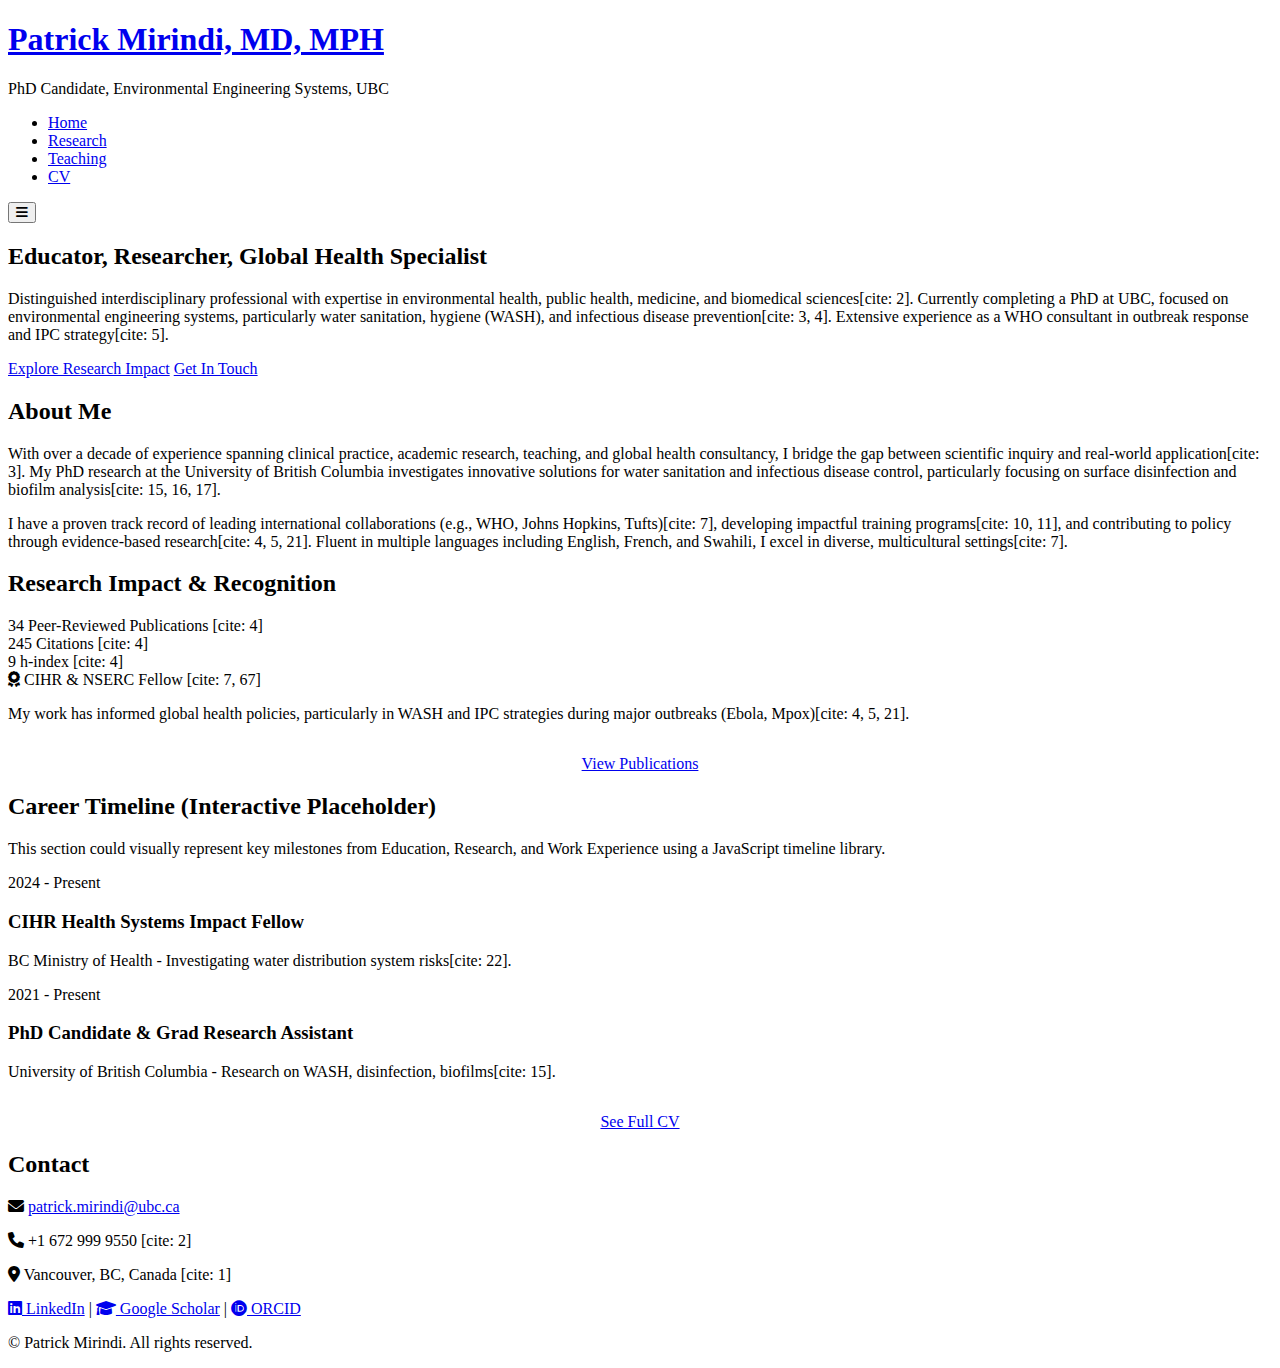
==== index.html @ 904bae32 "Create index.html" ====
<!DOCTYPE html>
<html lang="en">
<head>
    <meta charset="UTF-8">
    <meta name="viewport" content="width=device-width, initial-scale=1.0">
    <meta name="description" content="Website of Patrick Mirindi, PhD Candidate at UBC. Educator, researcher, and global health specialist focusing on environmental health, WASH, and infectious disease prevention.">
    <title>Patrick Mirindi | PhD Candidate | Global Health Specialist</title>
    <link rel="stylesheet" href="css/style.css">
    <link rel="preconnect" href="https://fonts.googleapis.com">
    <link rel="preconnect" href="https://fonts.gstatic.com" crossorigin>
    <link href="https://fonts.googleapis.com/css2?family=Lato:wght@300;400;700&family=Roboto+Slab:wght@400;700&display=swap" rel="stylesheet">
    <link rel="stylesheet" href="https://cdnjs.cloudflare.com/ajax/libs/font-awesome/6.0.0/css/all.min.css">
</head>
<body>
    <header class="site-header">
        <div class="container header-content">
            <div class="site-title">
                <h1><a href="index.html">Patrick Mirindi, MD, MPH</a></h1>
                <p class="subtitle">PhD Candidate, Environmental Engineering Systems, UBC</p>
            </div>
            <nav class="main-nav">
                <ul>
                    <li><a href="index.html" class="active">Home</a></li>
                    <li><a href="research.html">Research</a></li>
                    <li><a href="teaching.html">Teaching</a></li>
                    <li><a href="cv.html">CV</a></li>
                </ul>
            </nav>
            <button class="mobile-nav-toggle" aria-label="Toggle navigation" aria-expanded="false"><i class="fas fa-bars"></i></button>
        </div>
    </header>

    <main>
        <section id="hero" class="hero-section">
            <div class="container hero-content">
                 <div class="hero-text">
                    <h2>Educator, Researcher, Global Health Specialist</h2>
                    <p class="summary">Distinguished interdisciplinary professional with expertise in environmental health, public health, medicine, and biomedical sciences[cite: 2]. Currently completing a PhD at UBC, focused on environmental engineering systems, particularly water sanitation, hygiene (WASH), and infectious disease prevention[cite: 3, 4]. Extensive experience as a WHO consultant in outbreak response and IPC strategy[cite: 5].</p>
                    <div class="hero-buttons">
                        <a href="research.html" class="cta-button primary">Explore Research Impact</a>
                        <a href="#contact" class="cta-button secondary">Get In Touch</a>
                    </div>
                </div>
            </div>
        </section>

        <section id="about" class="container content-section slide-in">
            <h2>About Me</h2>
            <p>With over a decade of experience spanning clinical practice, academic research, teaching, and global health consultancy, I bridge the gap between scientific inquiry and real-world application[cite: 3]. My PhD research at the University of British Columbia investigates innovative solutions for water sanitation and infectious disease control, particularly focusing on surface disinfection and biofilm analysis[cite: 15, 16, 17].</p>
            <p>I have a proven track record of leading international collaborations (e.g., WHO, Johns Hopkins, Tufts)[cite: 7], developing impactful training programs[cite: 10, 11], and contributing to policy through evidence-based research[cite: 4, 5, 21]. Fluent in multiple languages including English, French, and Swahili, I excel in diverse, multicultural settings[cite: 7].</p>
        </section>

        <section id="impact-metrics" class="container content-section featured-section slide-in">
            <h2>Research Impact & Recognition</h2>
             <div class="metrics-grid">
                 <div class="metric-item">
                     <span class="metric-number">34</span>
                     <span class="metric-label">Peer-Reviewed Publications [cite: 4]</span>
                 </div>
                 <div class="metric-item">
                     <span class="metric-number">245</span>
                     <span class="metric-label">Citations [cite: 4]</span>
                 </div>
                 <div class="metric-item">
                     <span class="metric-number">9</span>
                     <span class="metric-label">h-index [cite: 4]</span>
                 </div>
                  <div class="metric-item">
                     <i class="fas fa-award metric-icon"></i>
                     <span class="metric-label">CIHR & NSERC Fellow [cite: 7, 67]</span>
                 </div>
             </div>
             <p>My work has informed global health policies, particularly in WASH and IPC strategies during major outbreaks (Ebola, Mpox)[cite: 4, 5, 21].</p>
             <div style="text-align: center; margin-top: 2rem;">
                 <a href="research.html#publications" class="cta-button secondary">View Publications</a>
            </div>
        </section>

        <section id="career-timeline" class="container content-section slide-in">
            <h2>Career Timeline (Interactive Placeholder)</h2>
            <p>This section could visually represent key milestones from Education, Research, and Work Experience using a JavaScript timeline library.</p>
            <div class="timeline-item">
                <div class="timeline-date">2024 - Present</div>
                <div class="timeline-content">
                    <h3>CIHR Health Systems Impact Fellow</h3>
                    <p>BC Ministry of Health - Investigating water distribution system risks[cite: 22].</p>
                </div>
            </div>
             <div class="timeline-item">
                <div class="timeline-date">2021 - Present</div>
                <div class="timeline-content">
                    <h3>PhD Candidate & Grad Research Assistant</h3>
                    <p>University of British Columbia - Research on WASH, disinfection, biofilms[cite: 15].</p>
                </div>
            </div>
            <div style="text-align: center; margin-top: 2rem;">
                <a href="cv.html" class="cta-button secondary">See Full CV</a>
            </div>
        </section>

         <section id="contact" class="container content-section slide-in">
             <h2>Contact</h2>
             <div class="contact-info">
                 <p><i class="fas fa-envelope icon-contact"></i> <a href="mailto:patrick.mirindi@ubc.ca">patrick.mirindi@ubc.ca</a></p>
                 <p><i class="fas fa-phone icon-contact"></i> +1 672 999 9550 [cite: 2]</p>
                 <p><i class="fas fa-map-marker-alt icon-contact"></i> Vancouver, BC, Canada [cite: 1]</p>
                 <p>
                     <a href="#" target="_blank" rel="noopener noreferrer" aria-label="LinkedIn Profile"><i class="fab fa-linkedin icon-social"></i> LinkedIn</a> |
                     <a href="#" target="_blank" rel="noopener noreferrer" aria-label="Google Scholar Profile"><i class="fas fa-graduation-cap icon-social"></i> Google Scholar</a> |
                     <a href="https://orcid.org/0000-0002-2478-3965" target="_blank" rel="noopener noreferrer" aria-label="ORCID Profile"><i class="fab fa-orcid icon-social"></i> ORCID</a>
                 </p>
             </div>
         </section>

    </main>

    <footer class="site-footer">
        <div class="container">
            <p>&copy; <span id="current-year"></span> Patrick Mirindi. All rights reserved.</p>
        </div>
    </footer>

    <script src="js/script.js"></script>
    </body>
</html>
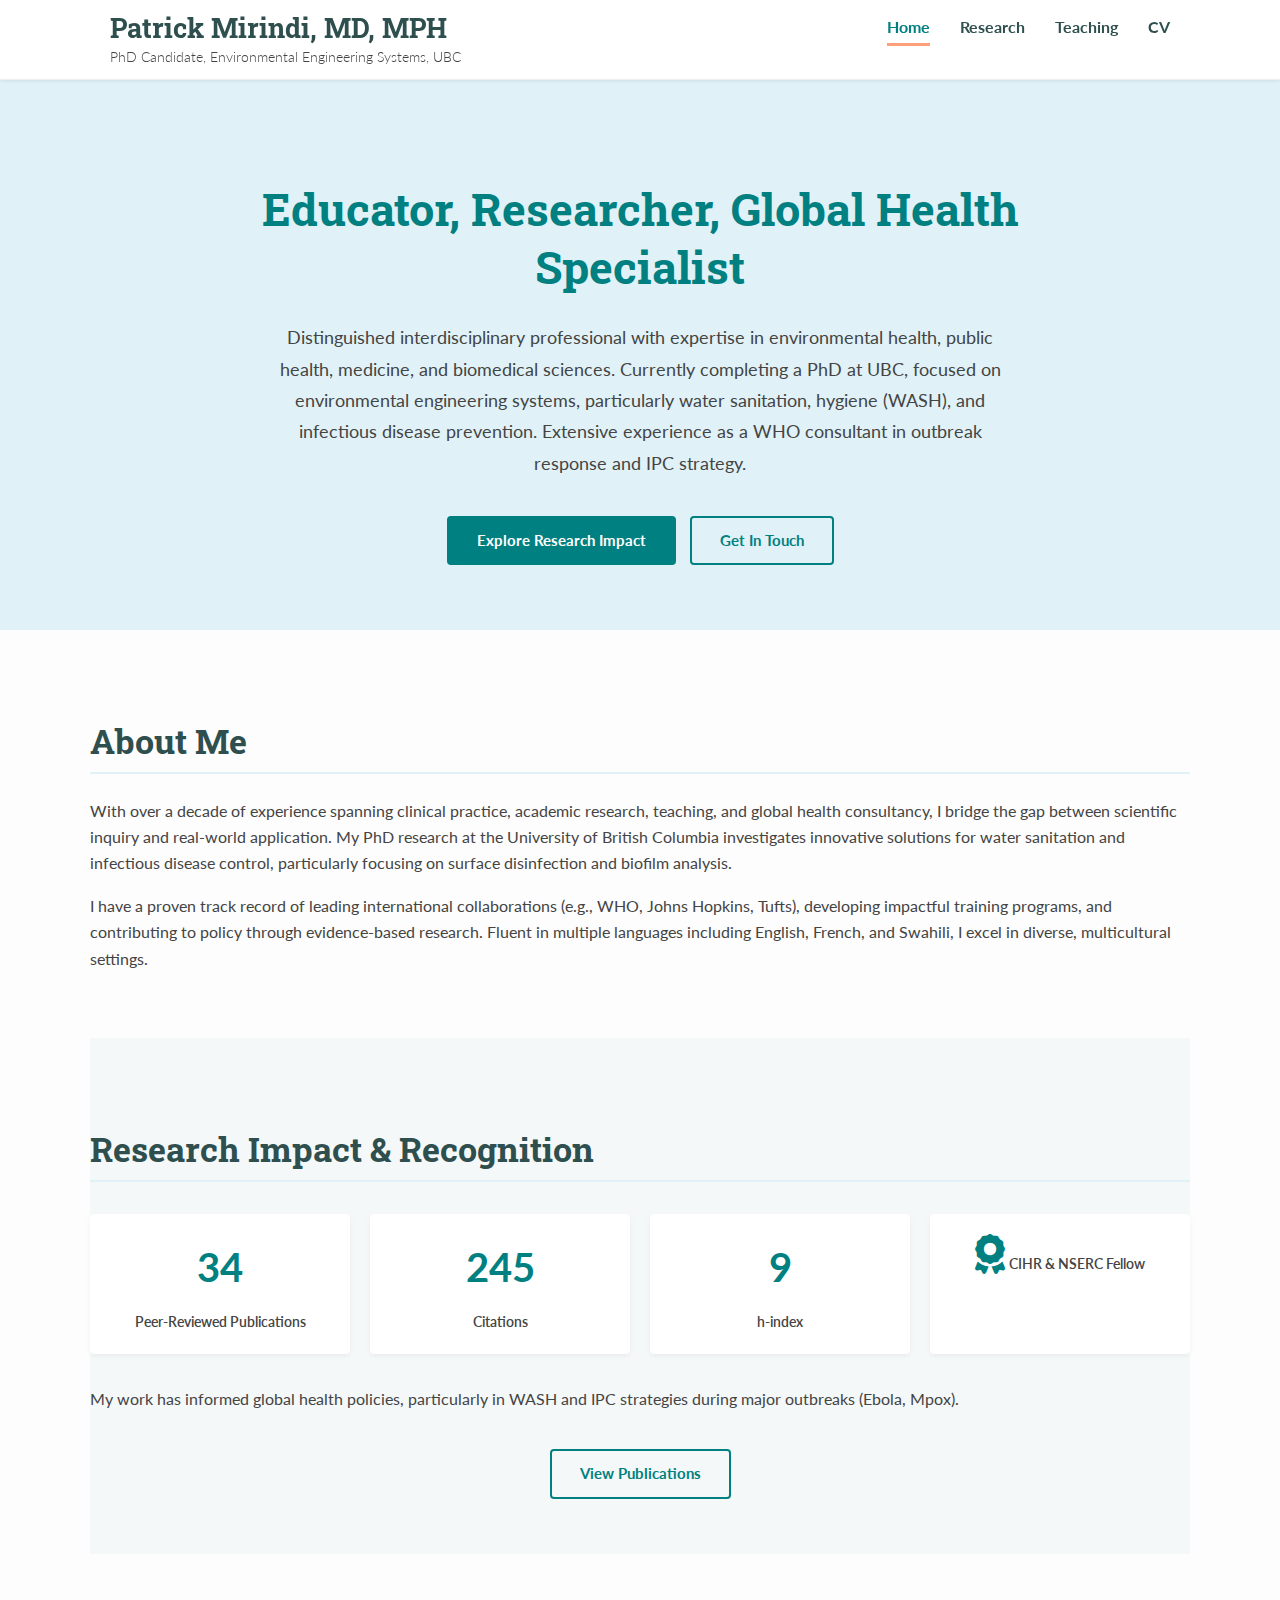
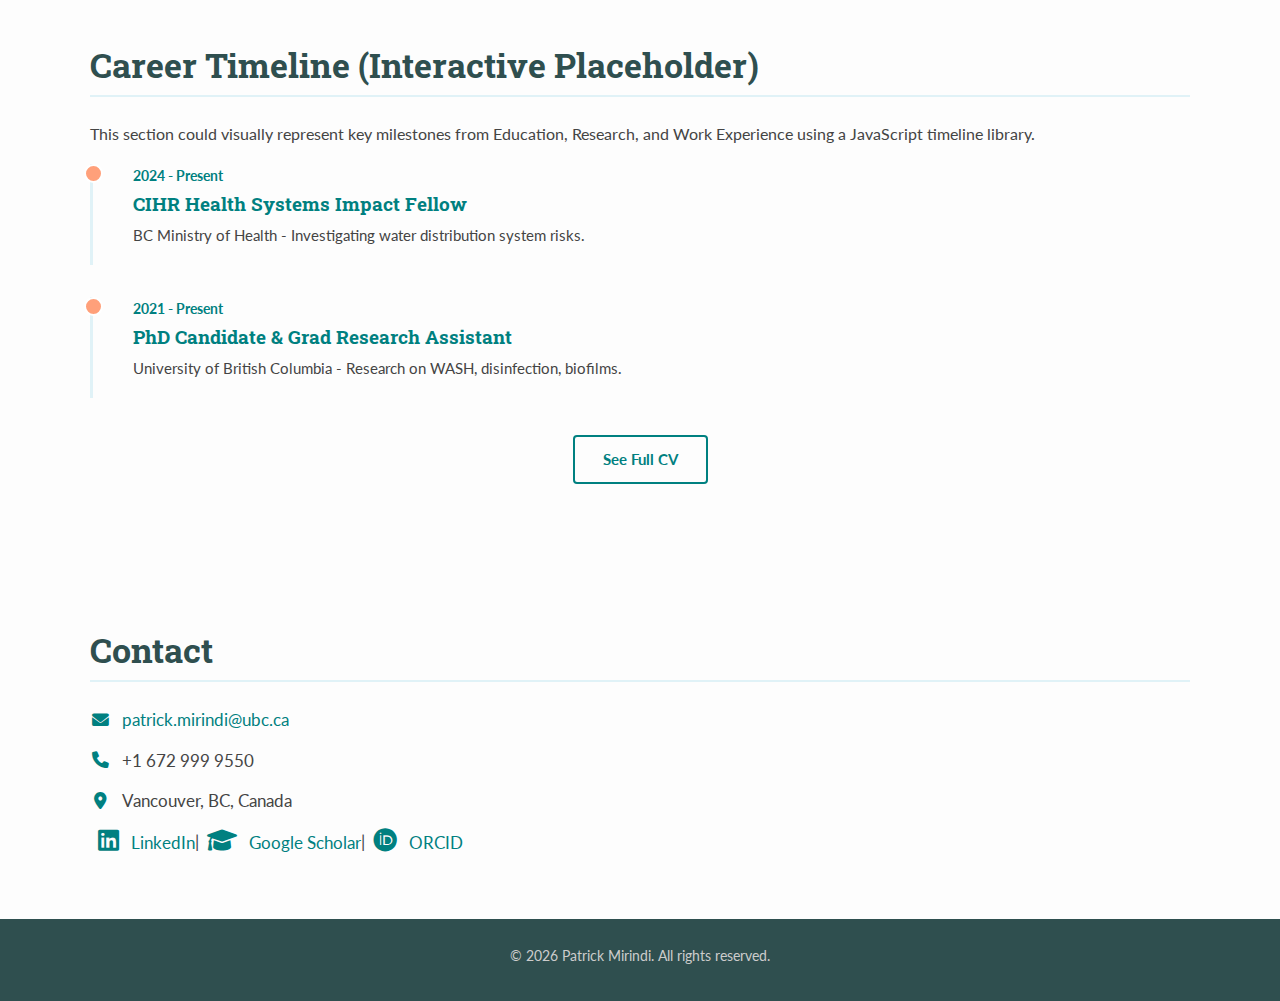
==== commit 5362423d: "Update index.html" ====
--- a/index.html
+++ b/index.html
@@ -35,7 +35,7 @@
             <div class="container hero-content">
                  <div class="hero-text">
                     <h2>Educator, Researcher, Global Health Specialist</h2>
-                    <p class="summary">Distinguished interdisciplinary professional with expertise in environmental health, public health, medicine, and biomedical sciences[cite: 2]. Currently completing a PhD at UBC, focused on environmental engineering systems, particularly water sanitation, hygiene (WASH), and infectious disease prevention[cite: 3, 4]. Extensive experience as a WHO consultant in outbreak response and IPC strategy[cite: 5].</p>
+                    <p class="summary">Distinguished interdisciplinary professional with expertise in environmental health, public health, medicine, and biomedical sciences. Currently completing a PhD at UBC, focused on environmental engineering systems, particularly water sanitation, hygiene (WASH), and infectious disease prevention. Extensive experience as a WHO consultant in outbreak response and IPC strategy.</p>
                     <div class="hero-buttons">
                         <a href="research.html" class="cta-button primary">Explore Research Impact</a>
                         <a href="#contact" class="cta-button secondary">Get In Touch</a>
@@ -46,8 +46,8 @@
 
         <section id="about" class="container content-section slide-in">
             <h2>About Me</h2>
-            <p>With over a decade of experience spanning clinical practice, academic research, teaching, and global health consultancy, I bridge the gap between scientific inquiry and real-world application[cite: 3]. My PhD research at the University of British Columbia investigates innovative solutions for water sanitation and infectious disease control, particularly focusing on surface disinfection and biofilm analysis[cite: 15, 16, 17].</p>
-            <p>I have a proven track record of leading international collaborations (e.g., WHO, Johns Hopkins, Tufts)[cite: 7], developing impactful training programs[cite: 10, 11], and contributing to policy through evidence-based research[cite: 4, 5, 21]. Fluent in multiple languages including English, French, and Swahili, I excel in diverse, multicultural settings[cite: 7].</p>
+            <p>With over a decade of experience spanning clinical practice, academic research, teaching, and global health consultancy, I bridge the gap between scientific inquiry and real-world application. My PhD research at the University of British Columbia investigates innovative solutions for water sanitation and infectious disease control, particularly focusing on surface disinfection and biofilm analysis.</p>
+            <p>I have a proven track record of leading international collaborations (e.g., WHO, Johns Hopkins, Tufts), developing impactful training programs, and contributing to policy through evidence-based research. Fluent in multiple languages including English, French, and Swahili, I excel in diverse, multicultural settings.</p>
         </section>
 
         <section id="impact-metrics" class="container content-section featured-section slide-in">
@@ -55,22 +55,22 @@
              <div class="metrics-grid">
                  <div class="metric-item">
                      <span class="metric-number">34</span>
-                     <span class="metric-label">Peer-Reviewed Publications [cite: 4]</span>
+                     <span class="metric-label">Peer-Reviewed Publications</span>
                  </div>
                  <div class="metric-item">
                      <span class="metric-number">245</span>
-                     <span class="metric-label">Citations [cite: 4]</span>
+                     <span class="metric-label">Citations</span>
                  </div>
                  <div class="metric-item">
                      <span class="metric-number">9</span>
-                     <span class="metric-label">h-index [cite: 4]</span>
+                     <span class="metric-label">h-index</span>
                  </div>
                   <div class="metric-item">
                      <i class="fas fa-award metric-icon"></i>
-                     <span class="metric-label">CIHR & NSERC Fellow [cite: 7, 67]</span>
+                     <span class="metric-label">CIHR & NSERC Fellow</span>
                  </div>
              </div>
-             <p>My work has informed global health policies, particularly in WASH and IPC strategies during major outbreaks (Ebola, Mpox)[cite: 4, 5, 21].</p>
+             <p>My work has informed global health policies, particularly in WASH and IPC strategies during major outbreaks (Ebola, Mpox).</p>
              <div style="text-align: center; margin-top: 2rem;">
                  <a href="research.html#publications" class="cta-button secondary">View Publications</a>
             </div>
@@ -83,14 +83,14 @@
                 <div class="timeline-date">2024 - Present</div>
                 <div class="timeline-content">
                     <h3>CIHR Health Systems Impact Fellow</h3>
-                    <p>BC Ministry of Health - Investigating water distribution system risks[cite: 22].</p>
+                    <p>BC Ministry of Health - Investigating water distribution system risks.</p>
                 </div>
             </div>
              <div class="timeline-item">
                 <div class="timeline-date">2021 - Present</div>
                 <div class="timeline-content">
                     <h3>PhD Candidate & Grad Research Assistant</h3>
-                    <p>University of British Columbia - Research on WASH, disinfection, biofilms[cite: 15].</p>
+                    <p>University of British Columbia - Research on WASH, disinfection, biofilms.</p>
                 </div>
             </div>
             <div style="text-align: center; margin-top: 2rem;">
@@ -102,10 +102,10 @@
              <h2>Contact</h2>
              <div class="contact-info">
                  <p><i class="fas fa-envelope icon-contact"></i> <a href="mailto:patrick.mirindi@ubc.ca">patrick.mirindi@ubc.ca</a></p>
-                 <p><i class="fas fa-phone icon-contact"></i> +1 672 999 9550 [cite: 2]</p>
-                 <p><i class="fas fa-map-marker-alt icon-contact"></i> Vancouver, BC, Canada [cite: 1]</p>
+                 <p><i class="fas fa-phone icon-contact"></i> +1 672 999 9550</p>
+                 <p><i class="fas fa-map-marker-alt icon-contact"></i> Vancouver, BC, Canada</p>
                  <p>
-                     <a href="#" target="_blank" rel="noopener noreferrer" aria-label="LinkedIn Profile"><i class="fab fa-linkedin icon-social"></i> LinkedIn</a> |
+                      <a href="#" target="_blank" rel="noopener noreferrer" aria-label="LinkedIn Profile"><i class="fab fa-linkedin icon-social"></i> LinkedIn</a> |
                      <a href="#" target="_blank" rel="noopener noreferrer" aria-label="Google Scholar Profile"><i class="fas fa-graduation-cap icon-social"></i> Google Scholar</a> |
                      <a href="https://orcid.org/0000-0002-2478-3965" target="_blank" rel="noopener noreferrer" aria-label="ORCID Profile"><i class="fab fa-orcid icon-social"></i> ORCID</a>
                  </p>
--- a/css/style.css
+++ b/css/style.css
@@ -0,0 +1,541 @@
+/* --- PATRICK MIRINDI - STYLE.CSS --- */
+
+/* --- Global Styles & Variables --- */
+:root {
+    --primary-color: #008080; /* Teal */
+    --secondary-color: #e0f2f7; /* Light Blue-Gray */
+    --accent-color: #ffa07a; /* Light Salmon (for accents/buttons) */
+    --text-color: #444; /* Dark Gray */
+    --heading-color: #2f4f4f; /* Dark Slate Gray */
+    --light-text-color: #ffffff;
+    --background-color: #fdfdfd; /* Slightly off-white */
+    --font-heading: 'Roboto Slab', serif;
+    --font-body: 'Lato', sans-serif;
+    --container-width: 1100px;
+    --header-height: 80px;
+    --border-radius: 4px;
+}
+
+* {
+    box-sizing: border-box;
+    margin: 0;
+    padding: 0;
+}
+
+html {
+    scroll-behavior: smooth;
+    font-size: 16px;
+}
+
+body {
+    font-family: var(--font-body);
+    line-height: 1.65;
+    color: var(--text-color);
+    background-color: var(--background-color);
+    display: flex;
+    flex-direction: column;
+    min-height: 100vh;
+    -webkit-font-smoothing: antialiased;
+	-moz-osx-font-smoothing: grayscale;
+}
+
+main {
+    flex-grow: 1;
+    padding-top: var(--header-height);
+}
+
+.container {
+    max-width: var(--container-width);
+    margin: 0 auto;
+    padding: 0 20px;
+}
+
+/* --- Typography --- */
+h1, h2, h3, h4, h5, h6 {
+    font-family: var(--font-heading);
+    color: var(--heading-color);
+    margin-bottom: 1.2rem;
+    line-height: 1.3;
+    font-weight: 700;
+}
+
+h1 { font-size: 2.6rem; }
+h2 { font-size: 2.1rem; margin-top: 2.5rem; margin-bottom: 1.5rem; border-bottom: 2px solid var(--secondary-color); padding-bottom: 0.5rem; }
+h3 { font-size: 1.5rem; font-weight: 700; color: var(--primary-color); margin-bottom: 0.8rem; }
+
+p {
+    margin-bottom: 1rem;
+}
+
+a {
+    color: var(--primary-color);
+    text-decoration: none;
+    transition: color 0.3s ease;
+}
+
+a:hover, a:focus {
+    color: var(--accent-color);
+    text-decoration: underline;
+    outline: none; /* Consider custom focus styles if needed */
+}
+
+ul {
+    list-style: disc; /* Default list style */
+    padding-left: 20px;
+    margin-bottom: 1rem;
+}
+ul li {
+     margin-bottom: 0.6rem;
+}
+
+img {
+    max-width: 100%;
+    height: auto;
+    display: block;
+    border-radius: var(--border-radius);
+}
+
+/* --- Header & Navigation --- */
+.site-header {
+    background-color: var(--light-text-color);
+    position: fixed;
+    top: 0;
+    left: 0;
+    width: 100%;
+    z-index: 1000;
+    height: var(--header-height);
+    box-shadow: 0 1px 4px rgba(0,0,0,0.08);
+    border-bottom: 1px solid #eee; /* Subtle border */
+}
+
+.header-content {
+    display: flex;
+    justify-content: space-between;
+    align-items: center;
+    height: 100%;
+}
+
+.site-title h1 {
+    margin: 0;
+    font-size: 1.7rem;
+}
+.site-title h1 a {
+    color: var(--heading-color);
+    text-decoration: none;
+}
+.site-title h1 a:hover {
+     color: var(--primary-color);
+     text-decoration: none;
+}
+.site-title .subtitle {
+    font-size: 0.9rem;
+    color: var(--text-color);
+    margin: 0;
+    font-weight: 300;
+}
+
+
+.main-nav ul {
+    display: flex;
+    list-style: none;
+    padding-left: 0;
+    gap: 30px;
+}
+
+.main-nav a {
+    color: var(--heading-color);
+    padding: 5px 0; /* Only padding top/bottom */
+    text-decoration: none;
+    font-weight: 700;
+    position: relative;
+    transition: color 0.3s ease;
+}
+
+.main-nav a::after { /* Bottom border effect */
+    content: '';
+    position: absolute;
+    width: 0;
+    height: 3px;
+    bottom: -5px;
+    left: 0;
+    background-color: var(--accent-color);
+    transition: width 0.3s ease-out;
+}
+
+.main-nav a:hover, .main-nav a:focus, .main-nav a.active {
+    color: var(--primary-color);
+    text-decoration: none;
+}
+.main-nav a:hover::after, .main-nav a:focus::after, .main-nav a.active::after {
+     width: 100%;
+}
+
+.mobile-nav-toggle {
+    display: none;
+    background: none;
+    border: none;
+    color: var(--heading-color);
+    font-size: 1.8rem;
+    cursor: pointer;
+}
+
+/* --- Hero Section --- */
+.hero-section {
+    background-color: var(--secondary-color); /* Use secondary color for hero */
+    padding: 60px 0;
+    text-align: center; /* Center align hero content */
+}
+.hero-content {
+    max-width: 800px; /* Limit width for better readability */
+}
+.hero-text h2 {
+     font-size: 2.8rem;
+     margin-bottom: 1rem;
+     color: var(--primary-color);
+}
+.hero-text .summary {
+    font-size: 1.15rem;
+    line-height: 1.7;
+    color: var(--text-color);
+    margin-bottom: 2rem;
+}
+.hero-buttons {
+    margin-top: 1.5rem;
+}
+
+/* --- Call to Action (CTA) Buttons --- */
+.cta-button {
+    display: inline-block;
+    padding: 10px 28px;
+    border-radius: var(--border-radius);
+    text-decoration: none;
+    font-weight: 700;
+    transition: all 0.3s ease;
+    margin: 5px;
+    border: 2px solid transparent;
+    font-size: 0.95rem;
+}
+.cta-button.primary {
+     background-color: var(--primary-color);
+     color: var(--light-text-color);
+     border-color: var(--primary-color);
+}
+.cta-button.primary:hover, .cta-button.primary:focus {
+    background-color: var(--accent-color);
+    border-color: var(--accent-color);
+    color: var(--light-text-color);
+    transform: translateY(-2px);
+    box-shadow: 0 3px 8px rgba(0,0,0,0.1);
+    text-decoration: none;
+}
+.cta-button.secondary {
+    background-color: transparent;
+    color: var(--primary-color);
+    border-color: var(--primary-color);
+}
+.cta-button.secondary:hover, .cta-button.secondary:focus {
+    background-color: var(--primary-color);
+    color: var(--light-text-color);
+    transform: translateY(-2px);
+    text-decoration: none;
+}
+
+/* --- Content Sections --- */
+.content-section {
+    padding: 50px 0;
+}
+
+.featured-section {
+    background-color: #f4f8f9; /* Slightly different light background */
+}
+
+/* --- Impact Metrics Section --- */
+.metrics-grid {
+    display: grid;
+    grid-template-columns: repeat(auto-fit, minmax(150px, 1fr));
+    gap: 20px;
+    text-align: center;
+    margin: 2rem 0;
+}
+.metric-item {
+    padding: 20px;
+    background-color: var(--light-text-color);
+    border-radius: var(--border-radius);
+    box-shadow: 0 2px 5px rgba(0,0,0,0.05);
+}
+.metric-number, .metric-icon {
+    display: block;
+    font-size: 2.5rem;
+    font-weight: 700;
+    color: var(--primary-color);
+    margin-bottom: 0.5rem;
+}
+.metric-label {
+    font-size: 0.9rem;
+    color: var(--text-color);
+    font-weight: 600;
+}
+
+/* --- Timeline Section (Placeholder Styles) --- */
+.timeline-item {
+    position: relative;
+    padding-left: 40px; /* Space for timeline line/dot */
+    margin-bottom: 2rem;
+    padding-bottom: 1rem;
+    border-left: 3px solid var(--secondary-color);
+}
+.timeline-item::before { /* Timeline dot */
+    content: '';
+    position: absolute;
+    left: -9px; /* Position dot over the line */
+    top: 0;
+    width: 15px;
+    height: 15px;
+    background-color: var(--accent-color);
+    border-radius: 50%;
+    border: 2px solid var(--light-text-color);
+}
+.timeline-date {
+    font-weight: 700;
+    color: var(--primary-color);
+    margin-bottom: 0.3rem;
+    font-size: 0.9rem;
+}
+.timeline-content h3 {
+    font-size: 1.2rem;
+    margin-bottom: 0.4rem;
+}
+.timeline-content p {
+    font-size: 0.95rem;
+    margin-bottom: 0;
+}
+
+
+/* --- Research & Teaching Page Styles --- */
+.research-header, .teaching-header, .cv-header { /* Example: Add background images */
+   /* background: linear-gradient(rgba(0, 128, 128, 0.7), rgba(0, 128, 128, 0.7)), url('../images/research-bg.jpg') no-repeat center center/cover; */
+   /* Adjust background or remove if not desired */
+   background-color: var(--secondary-color); /* Fallback or simpler style */
+   padding: 50px 0;
+   text-align: center;
+   margin-bottom: 40px;
+}
+.research-header h1, .teaching-header h1, .cv-header h1 {
+    color: var(--heading-color); /* Adjust if using dark bg image */
+}
+.research-header p, .teaching-header p {
+     color: var(--text-color); /* Adjust if using dark bg image */
+     font-size: 1.1rem;
+     max-width: 700px;
+     margin: 0 auto;
+}
+
+.research-item, .teaching-item {
+    margin-bottom: 2.5rem;
+    padding-bottom: 1.5rem;
+    border-bottom: 1px dashed var(--secondary-color);
+}
+.research-item:last-child, .teaching-item:last-child {
+     border-bottom: none;
+}
+.institution-dates, .dates {
+    font-style: italic;
+    color: #666;
+    font-size: 0.9rem;
+    margin-bottom: 0.5rem;
+}
+.research-item p, .teaching-item ul {
+    margin-left: 10px; /* Indent details slightly */
+}
+
+.awards-list li {
+    margin-bottom: 0.8rem;
+}
+
+.presentation-list li {
+     margin-bottom: 1rem;
+}
+
+.publication-list li {
+    margin-bottom: 1.5rem;
+    padding-bottom: 1.5rem;
+    border-bottom: 1px solid #eee;
+}
+.publication-list li:last-child {
+    border-bottom: none;
+}
+.publication-list em { /* Journal names */
+    font-style: italic;
+}
+.pub-links {
+    margin-top: 0.5rem;
+}
+.pub-links a {
+    font-size: 0.9rem;
+    font-weight: 600;
+    margin-right: 10px;
+}
+.pub-links i {
+    margin-right: 4px;
+}
+
+/* --- CV Page Styles --- */
+.cv-summary, .cv-download {
+    margin-bottom: 2rem;
+}
+.cv-download {
+    text-align: center;
+    padding: 40px 20px;
+    background-color: var(--secondary-color);
+    border: 1px solid #ccc;
+    border-radius: var(--border-radius);
+}
+.cv-download-link i {
+    margin-right: 10px;
+}
+
+
+/* --- Contact Section --- */
+.contact-info p {
+    margin-bottom: 0.8rem;
+    font-size: 1.05rem;
+    display: flex;
+    align-items: center;
+}
+.icon-contact {
+    color: var(--primary-color);
+    margin-right: 12px;
+    width: 20px;
+    text-align: center;
+}
+.icon-social {
+    font-size: 1.5rem;
+    color: var(--primary-color);
+    margin: 0 8px;
+    transition: color 0.3s ease;
+}
+.icon-social:hover {
+     color: var(--accent-color);
+}
+
+/* --- Footer --- */
+.site-footer {
+    background-color: var(--heading-color);
+    color: #ccc; /* Lighter text on dark background */
+    padding: 25px 0;
+    text-align: center;
+    margin-top: auto;
+    font-size: 0.9rem;
+}
+.site-footer a {
+    color: #eee;
+    margin: 0 5px;
+}
+.site-footer a:hover {
+    color: var(--accent-color);
+}
+.site-footer p {
+    margin-bottom: 0.5rem;
+}
+.site-footer .fa-icon { /* Assuming you might add icons here */
+    margin-right: 5px;
+}
+
+
+/* --- Animation --- */
+.slide-in {
+    opacity: 0;
+    transform: translateY(30px); /* Start slightly lower */
+    transition: opacity 0.6s ease-out, transform 0.6s ease-out;
+}
+body.loaded .slide-in { /* Add 'loaded' class to body via JS */
+    opacity: 1;
+    transform: translateY(0);
+}
+/* Stagger animations (optional, requires JS to add delays or observe) */
+#about { transition-delay: 0.1s; }
+#impact-metrics { transition-delay: 0.2s; }
+#career-timeline { transition-delay: 0.3s; }
+#contact { transition-delay: 0.4s; }
+/* Add delays for elements on other pages as needed */
+
+
+/* --- Responsiveness --- */
+@media (max-width: 768px) {
+    html { font-size: 15px; }
+    h1 { font-size: 2rem; }
+    h2 { font-size: 1.7rem; }
+
+    main {
+        padding-top: 0; /* Remove padding-top as header is no longer fixed */
+    }
+    .site-header {
+        position: relative; /* Make header static */
+        height: auto;
+        padding: 10px 0;
+    }
+     .header-content {
+        flex-direction: column;
+        align-items: center; /* Center align header content */
+     }
+      .site-title {
+         text-align: center;
+         margin-bottom: 15px;
+     }
+
+    .main-nav {
+        display: none; /* Hide by default */
+        width: 100%;
+        margin-top: 10px;
+        background-color: #f8f8f8; /* Light background for mobile nav */
+    }
+    .main-nav.active { /* When toggled */
+         display: block;
+    }
+    .main-nav ul {
+        flex-direction: column;
+        gap: 0;
+        padding: 0;
+        border-top: 1px solid #ddd;
+    }
+     .main-nav a {
+        display: block;
+        padding: 12px 20px;
+        border-bottom: 1px solid #ddd;
+        text-align: center;
+        color: var(--heading-color);
+    }
+     .main-nav a::after { display: none; } /* Hide hover effect */
+     .main-nav a:hover, .main-nav a:focus, .main-nav a.active {
+        background-color: var(--secondary-color);
+        color: var(--primary-color);
+    }
+
+    .mobile-nav-toggle {
+        display: block;
+        position: absolute; /* Position relative to header */
+        top: 20px; /* Adjust positioning */
+        right: 20px;
+    }
+
+    .hero-section { padding: 40px 0; }
+    .hero-text h2 { font-size: 2.2rem; }
+
+    .metrics-grid {
+        grid-template-columns: repeat(2, 1fr); /* 2 columns on smaller screens */
+        gap: 15px;
+    }
+    .metric-number, .metric-icon { font-size: 2rem; }
+    .metric-label { font-size: 0.85rem;}
+
+    .footer-content p { font-size: 0.85rem; }
+}
+
+@media (max-width: 480px) {
+     .metrics-grid {
+        grid-template-columns: 1fr; /* Single column on very small screens */
+    }
+     .contact-info { text-align: center; }
+     .contact-info p { flex-direction: column; align-items: center; }
+     .icon-contact { margin-bottom: 5px; margin-right: 0; }
+}
